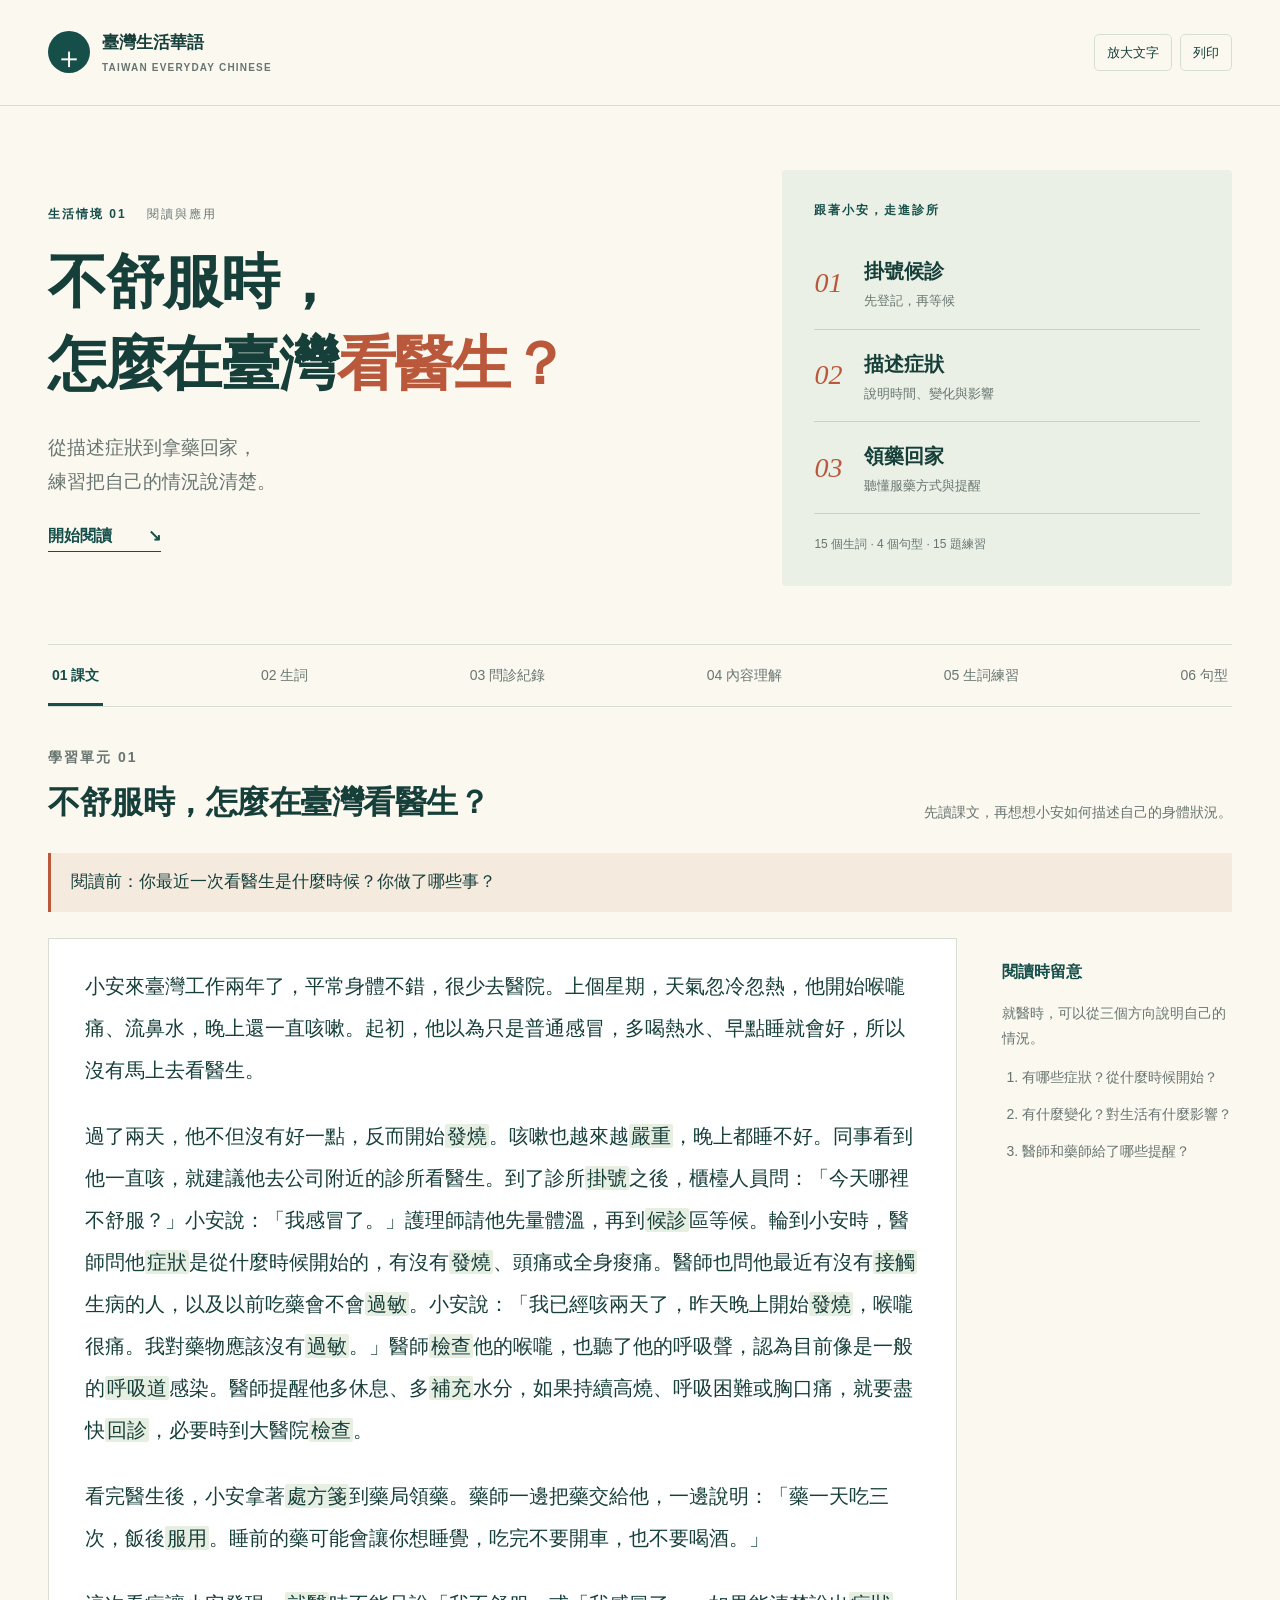
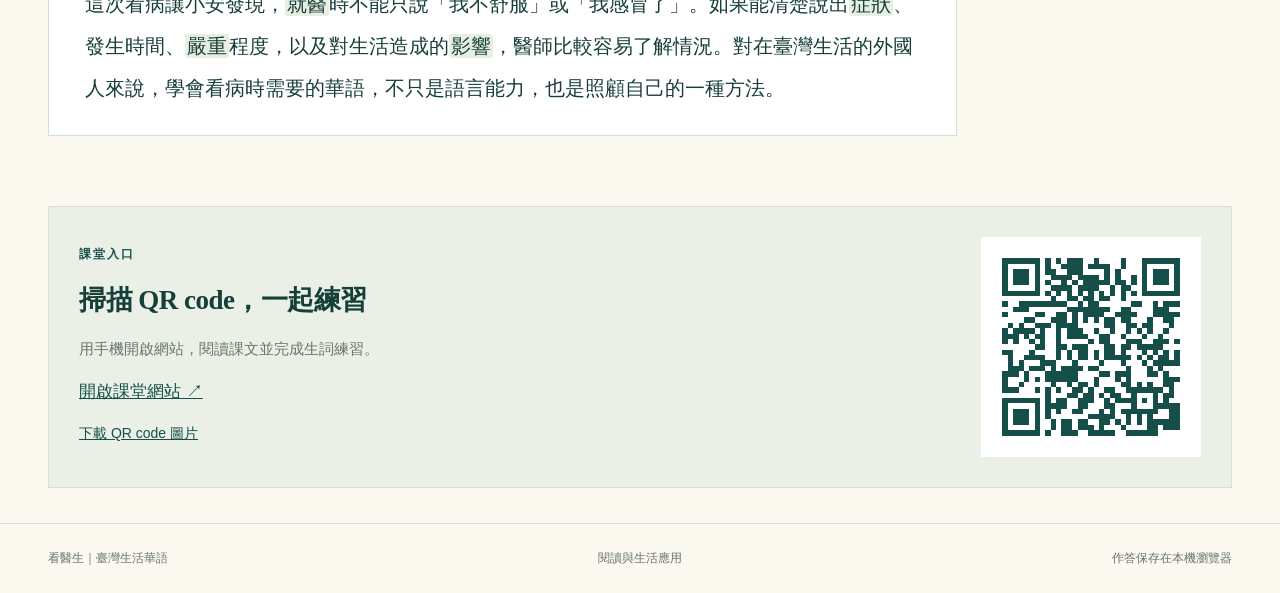
==== index.html @ 6fff35b0 "Publish student website and classroom QR code only" ====
<!doctype html>
<html lang="zh-Hant"><head><meta charset="utf-8"><meta name="viewport" content="width=device-width,initial-scale=1"><meta name="description" content="在臺灣看醫生：華語閱讀、生詞拼音、問診紀錄與拖曳填空練習。"><meta name="theme-color" content="#164f4a"><title>看醫生｜臺灣生活華語</title><link rel="icon" href="favicon.svg" type="image/svg+xml"><link rel="stylesheet" href="styles.css?v=1"><script defer src="app.js?v=1"></script></head>
<body><a class="skip" href="#content">跳到學習內容</a><header><a class="brand" href="#reading"><span class="brand-symbol" aria-hidden="true">＋</span><span>臺灣生活華語<small>TAIWAN EVERYDAY CHINESE</small></span></a><div class="header-tools"><button id="large-text" aria-pressed="false">放大文字</button><button id="print">列印</button></div></header>
<main><section class="hero"><div><p class="eyebrow">生活情境 01 <span>閱讀與應用</span></p><h1>不舒服時，<br>怎麼在臺灣<span>看醫生？</span></h1><p class="hero-copy">從描述症狀到拿藥回家，<br>練習把自己的情況說清楚。</p><a class="start-link" href="#reading">開始閱讀 <span aria-hidden="true">↘</span></a></div><aside class="journey"><p class="eyebrow">跟著小安，走進診所</p><ol><li><b>01</b><span>掛號候診<small>先登記，再等候</small></span></li><li><b>02</b><span>描述症狀<small>說明時間、變化與影響</small></span></li><li><b>03</b><span>領藥回家<small>聽懂服藥方式與提醒</small></span></li></ol><p>15 個生詞 · 4 個句型 · 15 題練習</p></aside></section>
<nav id="navigation" aria-label="學習單元"><a href="#reading">01 課文</a><a href="#vocabulary">02 生詞</a><a href="#record">03 問診紀錄</a><a href="#comprehension">04 內容理解</a><a href="#practice">05 生詞練習</a><a href="#grammar">06 句型</a></nav>
<div id="content"><p id="loading" role="status">正在載入學習內容……</p><p id="error" role="alert" hidden>無法載入教材，請重新整理頁面。</p></div>
<section class="class-access"><div><p class="eyebrow">課堂入口</p><h2>掃描 QR code，一起練習</h2><p>用手機開啟網站，閱讀課文並完成生詞練習。</p><a href="https://ij-teacher.github.io/medical-chinese-taiwan-site/">開啟課堂網站 ↗</a><br><a class="qr-download" href="class-qr.png" download="看醫生-課堂QR.png">下載 QR code 圖片</a></div><img src="class-qr.svg" width="220" height="220" alt="掃描開啟看醫生華語學習網站"></section></main>
<footer><span>看醫生｜臺灣生活華語</span><span>閱讀與生活應用</span><span>作答保存在本機瀏覽器</span></footer></body></html>
---- styles.css ----
:root{--ink:#173f3a;--muted:#687570;--teal:#164f4a;--rust:#b9583a;--paper:#fbf8f0;--line:#d7dfd5;--tint:#eaf0e6;--nav-height:65px;--bank-height:160px}*{box-sizing:border-box}html{scroll-behavior:smooth;scroll-padding-top:calc(var(--nav-height) + 20px)}body{margin:0;background:var(--paper);color:var(--ink);font:17px/1.8 Arial,"Microsoft JhengHei",sans-serif}button,input,textarea{font:inherit}a{color:var(--teal)}button,a{touch-action:manipulation}button{cursor:pointer}button:disabled{cursor:default;opacity:.4}button:focus-visible,a:focus-visible,textarea:focus-visible{outline:3px solid var(--rust);outline-offset:4px}[hidden]{display:none!important}.skip{position:absolute;top:-100px}.skip:focus{top:10px;z-index:20;background:white;padding:10px}header,main,footer{max-width:1280px;margin:auto}header{display:flex;align-items:center;justify-content:space-between;padding:28px 48px;border-bottom:1px solid var(--line)}.brand{display:flex;align-items:center;gap:12px;color:var(--ink);text-decoration:none;font-weight:700}.brand small{display:block;font-size:10px;letter-spacing:1.2px;color:var(--muted)}.brand-symbol{display:grid;place-items:center;background:var(--teal);color:var(--paper);width:42px;height:42px;border-radius:50%;font-size:30px;font-weight:400}.header-tools{display:flex;gap:8px}.header-tools button{background:transparent;border:1px solid var(--line);padding:6px 12px;border-radius:5px;font-size:13px;color:var(--ink)}main{padding:0 48px}.hero{display:grid;grid-template-columns:1.5fr 1fr;gap:60px;padding:64px 0 58px;align-items:center}.eyebrow{font-size:12px;font-weight:700;letter-spacing:2px;color:var(--teal);margin:0 0 16px}.eyebrow span{margin-left:15px;color:var(--muted);font-weight:400}h1{font:600 clamp(36px,4.6vw,61px)/1.4 Georgia,"PMingLiU",serif;letter-spacing:-1.3px;margin:0 0 24px}h1 span{color:var(--rust)}.hero-copy{color:var(--muted);font-size:19px;margin-bottom:22px}.start-link{font-size:16px;font-weight:700;text-decoration:none;border-bottom:1px solid var(--teal);padding-bottom:7px}.start-link span{margin-left:32px}.journey{background:var(--tint);padding:30px 32px;border-radius:4px}.journey ol{list-style:none;padding:0;margin:0}.journey li{display:flex;gap:22px;align-items:center;padding:16px 0;border-bottom:1px solid #c9d5c4}.journey b{font:italic 28px Georgia;color:var(--rust)}.journey li span{font-size:20px;font-weight:600}.journey small{display:block;font-size:13px;font-weight:400;color:var(--muted)}.journey>p:last-child{font-size:12px;color:var(--muted);margin:20px 0 0}#navigation{display:flex;justify-content:space-between;gap:12px;position:sticky;top:0;z-index:6;background:var(--paper);border-block:1px solid var(--line)}#navigation a{padding:18px 4px 15px;text-decoration:none;font-size:14px;white-space:nowrap;color:var(--muted);border-bottom:3px solid transparent}#navigation a[aria-current=page]{color:var(--teal);border-bottom-color:var(--teal);font-weight:700}.lesson-section{padding:38px 0 50px;min-height:450px}.section-heading{display:flex;justify-content:space-between;gap:30px;align-items:end;margin-bottom:28px}h2{font:600 32px/1.4 Georgia,"PMingLiU",serif;letter-spacing:-.5px;margin:0}h3{font-size:20px;margin:0 0 10px}.section-heading p{max-width:350px;color:var(--muted);font-size:14px;margin:0}.section-heading .eyebrow{margin-bottom:10px}.warmup{border-left:3px solid var(--rust);padding:14px 20px;background:#f4eade;margin-bottom:26px}.reading-layout{display:grid;grid-template-columns:minmax(0,1fr) 230px;gap:45px;align-items:start}.reading-text{background:white;padding:26px 36px;border:1px solid var(--line);font-size:20px;line-height:2.1}.reading-text p{margin:0 0 24px}.reading-text p:last-child{margin:0}.reading-text mark{background:#e7efe3;color:var(--ink);padding:1px 2px;border-radius:2px}.reading-aside{padding:20px 0;font-size:14px;color:var(--muted);position:sticky;top:calc(var(--nav-height) + 24px)}.reading-aside h3{color:var(--teal);font-size:16px}.reading-aside ol{padding-left:20px}.reading-aside li{padding-bottom:12px}.vocab-grid{display:grid;grid-template-columns:repeat(3,1fr);border-left:1px solid var(--line);border-top:1px solid var(--line)}.word-card{background:white;padding:24px;border-right:1px solid var(--line);border-bottom:1px solid var(--line)}.word-number{color:#98a99b;font-size:12px;float:right}.word-card h3{font-size:27px;margin-bottom:0}.pinyin{color:var(--rust);font-size:15px;margin:0 0 14px}.word-definition{font-size:15px;margin:0 0 12px}.collocations{font-size:13px;color:var(--teal);border-top:1px solid var(--line);padding-top:12px;margin:0}.note{color:var(--muted);font-size:13px}.question{background:white;border:1px solid var(--line);padding:22px;margin-bottom:14px}.question label{display:block;font-weight:600;font-size:18px;margin-bottom:12px}.question textarea{display:block;width:100%;min-height:90px;resize:vertical;padding:12px;color:var(--ink);background:#fcfcfa;border:1px solid #bccabe;border-radius:4px}.model{margin:14px 0 0;padding-top:12px;border-top:1px solid var(--line);font-size:15px;color:var(--teal)}.actions{display:flex;align-items:center;gap:12px;flex-wrap:wrap;margin-top:24px}.button{display:inline-block;background:var(--teal);color:white;border:1px solid var(--teal);border-radius:4px;padding:11px 18px;font-size:15px;text-decoration:none}.button:hover{background:#24655d}.secondary{color:var(--teal);background:white}.secondary:hover{color:white}.bank{position:sticky;top:var(--nav-height);z-index:5;background:#eaf0e6;border:1px solid #c6d3bf;padding:14px 16px;box-shadow:0 5px 8px #173f3a0c;margin-bottom:20px}.bank-title{display:flex;justify-content:space-between;font-size:13px;margin-bottom:9px;color:var(--muted)}.bank-words{display:flex;gap:7px;flex-wrap:wrap}.chip{background:white;color:var(--teal);border:1px solid #b9c9b2;border-radius:5px;padding:7px 12px;font-size:16px;font-weight:600;cursor:grab;min-height:44px}.chip[aria-pressed=true]{background:var(--teal);color:white;outline:2px solid var(--rust)}.chip:disabled{text-decoration:line-through}.gap-question{scroll-margin-top:calc(var(--nav-height) + var(--bank-height) + 20px)}.gap-sentence{font-size:19px;font-weight:600;line-height:2.5;margin:0}.slot{display:inline-block;min-width:135px;min-height:44px;margin:0 4px;padding:4px 10px;vertical-align:middle;border:2px dashed #8aab8a;background:#f6f9f1;color:var(--teal);font-size:16px;border-radius:4px;line-height:1.8}.slot.filled{border-style:solid;background:#e0edda;cursor:grab}.slot.drag-over{border-color:var(--rust);background:#fae9db}.feedback{margin:8px 0 0;font-size:14px}.correct{color:#256831}.incorrect{color:#aa4432}.score{font-size:17px;font-weight:700}.status-line{font-size:13px;color:var(--muted);margin-bottom:16px;min-height:24px}.grammar-grid{display:grid;grid-template-columns:1fr 1fr;gap:20px}.grammar-card{padding:26px;background:white;border:1px solid var(--line)}.grammar-card .counter{font:italic 26px Georgia;color:var(--rust)}.grammar-card h3{margin:14px 0;font-size:22px}.grammar-card p{font-size:15px}.grammar-card .example{color:var(--teal);border-left:2px solid #a8c39b;padding-left:16px;line-height:1.9}.materials{display:flex;justify-content:space-between;gap:30px;align-items:center;border-top:1px solid var(--line);padding:32px 0}.materials h2{font-size:24px}.materials p:not(.eyebrow){color:var(--muted);font-size:14px;margin-bottom:0}footer{display:flex;justify-content:space-between;gap:12px;border-top:1px solid var(--line);padding:24px 48px;font-size:12px;color:var(--muted)}body.large-text .reading-text{font-size:25px}body.large-text .gap-sentence,body.large-text .question label{font-size:23px}body.large-text .word-definition,body.large-text .model{font-size:19px}@media(max-width:900px){.hero{gap:30px;grid-template-columns:1.3fr 1fr}.journey{padding:22px}.vocab-grid{grid-template-columns:1fr 1fr}.reading-layout{grid-template-columns:1fr}.reading-aside{position:static;background:var(--tint);padding:20px}.reading-aside ol{display:flex;gap:30px;margin-bottom:0}.reading-aside li{flex:1}#navigation{gap:4px;flex-wrap:wrap;justify-content:start}#navigation a{padding:11px 9px 9px}}@media(max-width:600px){header{padding:18px}.brand{font-size:14px}.brand small{font-size:8px}.header-tools button{font-size:12px;padding:5px 8px}.brand-symbol{width:32px;height:32px;font-size:24px}main{padding:0 18px}.hero{grid-template-columns:1fr;padding:34px 0;gap:26px}h1{font-size:39px}.hero-copy{font-size:17px}.journey{padding:22px}.journey li{padding:10px 0}.journey li span{font-size:18px}.section-heading{display:block}.section-heading>p{margin-top:15px}.section-heading h2{font-size:27px}.lesson-section{padding:28px 0 34px}#navigation a{font-size:12px;padding:10px 7px 8px}.reading-text{padding:22px;font-size:18px}.reading-aside ol{display:block}.vocab-grid,.grammar-grid{grid-template-columns:1fr}.word-card{padding:20px}.question{padding:18px}.gap-sentence{font-size:17px}.bank{padding:10px}.chip{padding:6px 9px;font-size:14px}.bank-title{font-size:12px}.bank-words{gap:5px}.materials{display:block}.materials .button{margin-top:18px}footer{padding:20px 18px;flex-wrap:wrap}.header-tools{gap:4px}}@media print{header,.hero,#navigation,.actions,.materials,footer,.skip,.bank,.status-line{display:none!important}main{padding:0}.lesson-section{display:block!important;break-before:page;padding:20px 0;min-height:0}.lesson-section:first-child{break-before:auto}.reading-layout{display:block}.reading-aside{position:static}.reading-text{padding:0;border:0}.vocab-grid{grid-template-columns:1fr 1fr}.word-card,.question,.grammar-card{break-inside:avoid}.question textarea{min-height:65px}.slot{border:0;border-bottom:1px solid #666;background:white}.model[hidden]{display:none!important}}@media(prefers-reduced-motion:reduce){html{scroll-behavior:auto}}
.class-access{display:flex;align-items:center;justify-content:space-between;gap:30px;margin:20px 0 35px;padding:30px;background:var(--tint);border:1px solid var(--line)}.class-access h2{font-size:27px}.class-access p:not(.eyebrow){color:var(--muted);font-size:15px}.class-access img{background:white;width:220px;height:220px;max-width:100%}.qr-download{display:inline-block;margin-top:14px;font-size:14px}@media(max-width:600px){.class-access{flex-direction:column;padding:22px;text-align:center}}@media print{.class-access{display:none}}
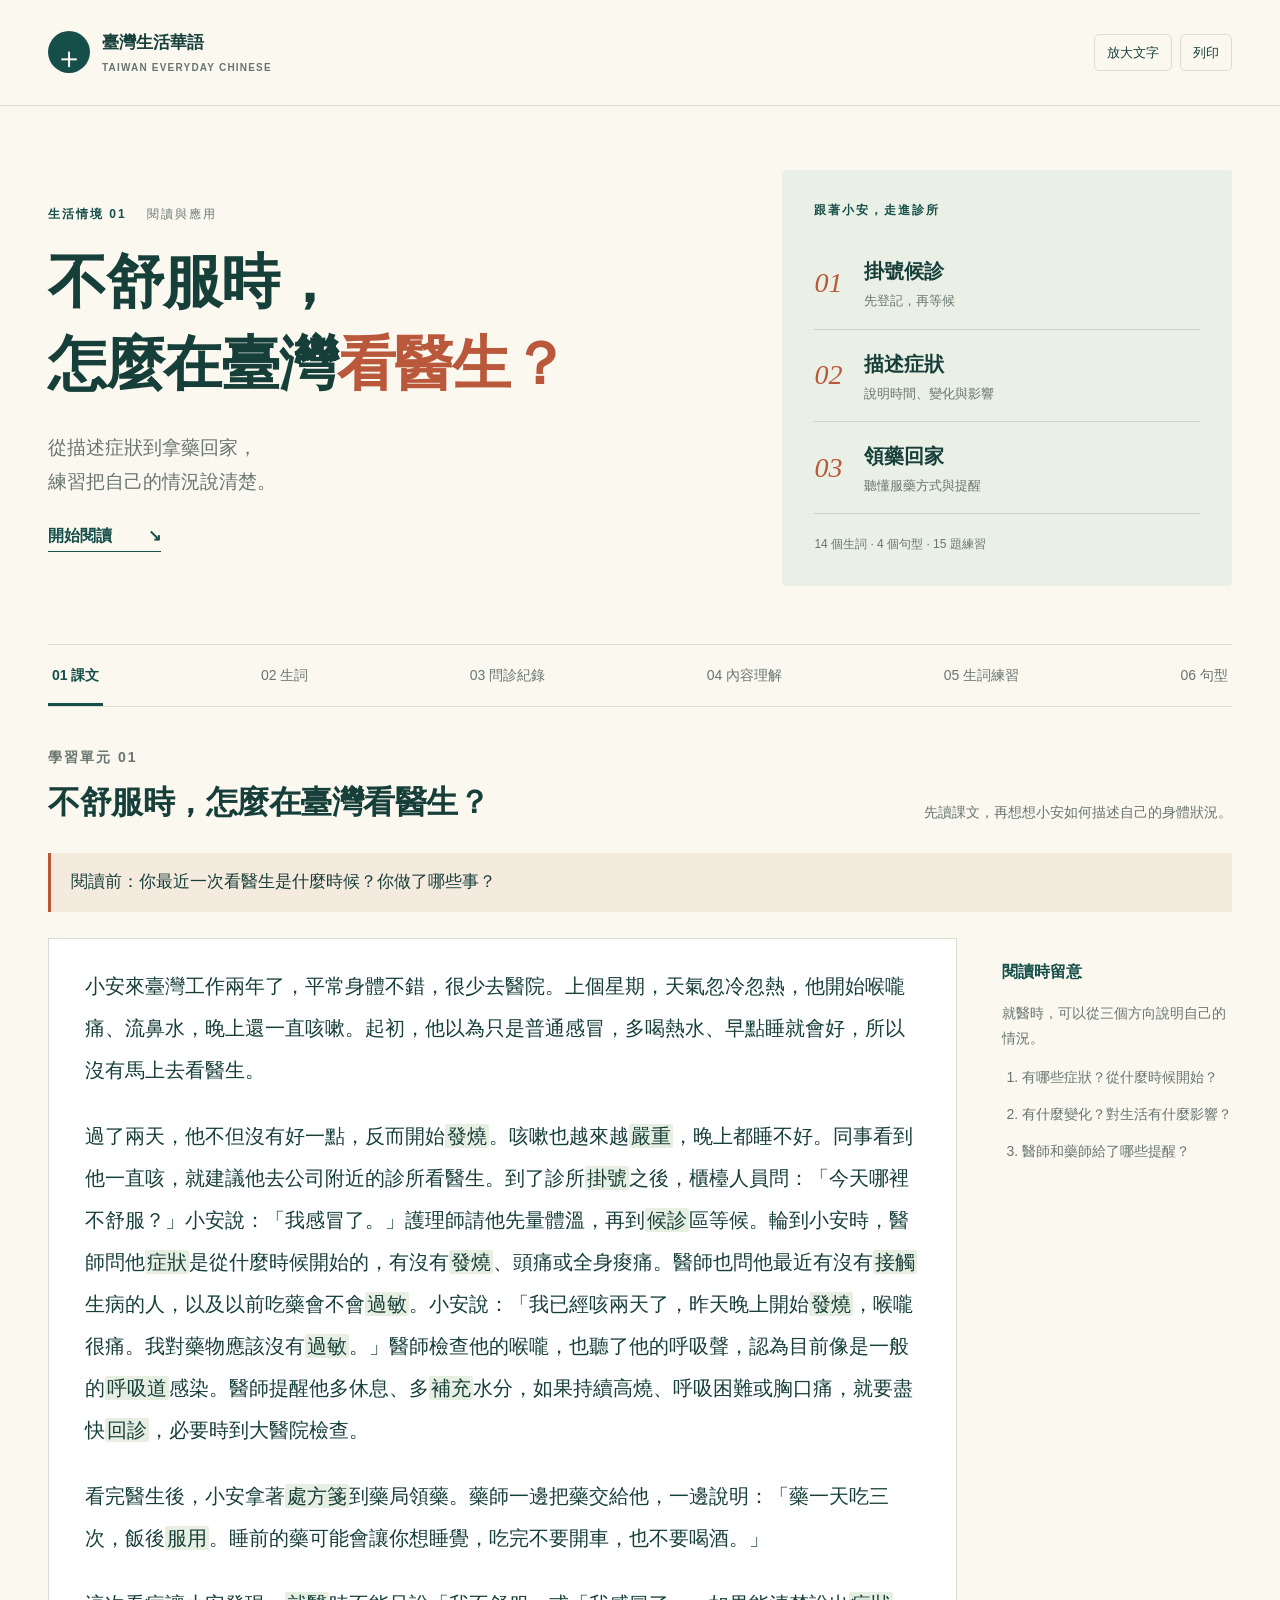
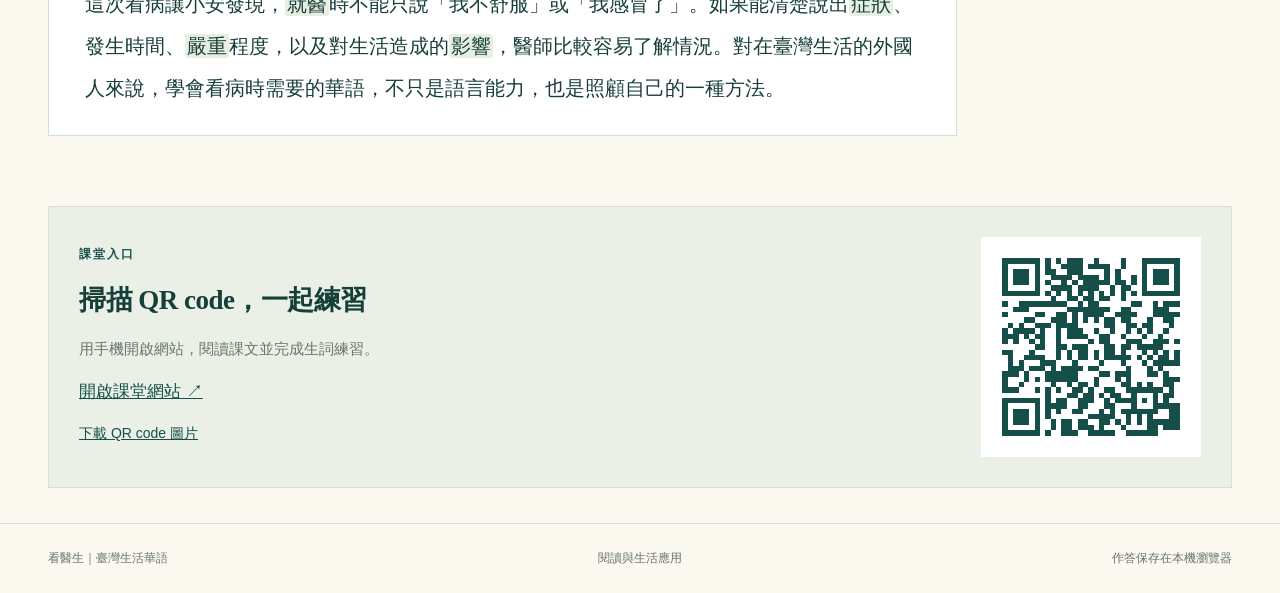
==== commit c59c04f7: "Update vocabulary from teaching reference and enlarge collocations" ====
--- a/index.html
+++ b/index.html
@@ -1,7 +1,7 @@
 <!doctype html>
-<html lang="zh-Hant"><head><meta charset="utf-8"><meta name="viewport" content="width=device-width,initial-scale=1"><meta name="description" content="在臺灣看醫生：華語閱讀、生詞拼音、問診紀錄與拖曳填空練習。"><meta name="theme-color" content="#164f4a"><title>看醫生｜臺灣生活華語</title><link rel="icon" href="favicon.svg" type="image/svg+xml"><link rel="stylesheet" href="styles.css?v=1"><script defer src="app.js?v=1"></script></head>
+<html lang="zh-Hant"><head><meta charset="utf-8"><meta name="viewport" content="width=device-width,initial-scale=1"><meta name="description" content="在臺灣看醫生：華語閱讀、生詞拼音、問診紀錄與拖曳填空練習。"><meta name="theme-color" content="#164f4a"><title>看醫生｜臺灣生活華語</title><link rel="icon" href="favicon.svg" type="image/svg+xml"><link rel="stylesheet" href="styles.css?v=3"><script defer src="app.js?v=3"></script></head>
 <body><a class="skip" href="#content">跳到學習內容</a><header><a class="brand" href="#reading"><span class="brand-symbol" aria-hidden="true">＋</span><span>臺灣生活華語<small>TAIWAN EVERYDAY CHINESE</small></span></a><div class="header-tools"><button id="large-text" aria-pressed="false">放大文字</button><button id="print">列印</button></div></header>
-<main><section class="hero"><div><p class="eyebrow">生活情境 01 <span>閱讀與應用</span></p><h1>不舒服時，<br>怎麼在臺灣<span>看醫生？</span></h1><p class="hero-copy">從描述症狀到拿藥回家，<br>練習把自己的情況說清楚。</p><a class="start-link" href="#reading">開始閱讀 <span aria-hidden="true">↘</span></a></div><aside class="journey"><p class="eyebrow">跟著小安，走進診所</p><ol><li><b>01</b><span>掛號候診<small>先登記，再等候</small></span></li><li><b>02</b><span>描述症狀<small>說明時間、變化與影響</small></span></li><li><b>03</b><span>領藥回家<small>聽懂服藥方式與提醒</small></span></li></ol><p>15 個生詞 · 4 個句型 · 15 題練習</p></aside></section>
+<main><section class="hero"><div><p class="eyebrow">生活情境 01 <span>閱讀與應用</span></p><h1>不舒服時，<br>怎麼在臺灣<span>看醫生？</span></h1><p class="hero-copy">從描述症狀到拿藥回家，<br>練習把自己的情況說清楚。</p><a class="start-link" href="#reading">開始閱讀 <span aria-hidden="true">↘</span></a></div><aside class="journey"><p class="eyebrow">跟著小安，走進診所</p><ol><li><b>01</b><span>掛號候診<small>先登記，再等候</small></span></li><li><b>02</b><span>描述症狀<small>說明時間、變化與影響</small></span></li><li><b>03</b><span>領藥回家<small>聽懂服藥方式與提醒</small></span></li></ol><p>14 個生詞 · 4 個句型 · 15 題練習</p></aside></section>
 <nav id="navigation" aria-label="學習單元"><a href="#reading">01 課文</a><a href="#vocabulary">02 生詞</a><a href="#record">03 問診紀錄</a><a href="#comprehension">04 內容理解</a><a href="#practice">05 生詞練習</a><a href="#grammar">06 句型</a></nav>
 <div id="content"><p id="loading" role="status">正在載入學習內容……</p><p id="error" role="alert" hidden>無法載入教材，請重新整理頁面。</p></div>
 <section class="class-access"><div><p class="eyebrow">課堂入口</p><h2>掃描 QR code，一起練習</h2><p>用手機開啟網站，閱讀課文並完成生詞練習。</p><a href="https://ij-teacher.github.io/medical-chinese-taiwan-site/">開啟課堂網站 ↗</a><br><a class="qr-download" href="class-qr.png" download="看醫生-課堂QR.png">下載 QR code 圖片</a></div><img src="class-qr.svg" width="220" height="220" alt="掃描開啟看醫生華語學習網站"></section></main>
--- a/styles.css
+++ b/styles.css
@@ -1,2 +1,2 @@
-:root{--ink:#173f3a;--muted:#687570;--teal:#164f4a;--rust:#b9583a;--paper:#fbf8f0;--line:#d7dfd5;--tint:#eaf0e6;--nav-height:65px;--bank-height:160px}*{box-sizing:border-box}html{scroll-behavior:smooth;scroll-padding-top:calc(var(--nav-height) + 20px)}body{margin:0;background:var(--paper);color:var(--ink);font:17px/1.8 Arial,"Microsoft JhengHei",sans-serif}button,input,textarea{font:inherit}a{color:var(--teal)}button,a{touch-action:manipulation}button{cursor:pointer}button:disabled{cursor:default;opacity:.4}button:focus-visible,a:focus-visible,textarea:focus-visible{outline:3px solid var(--rust);outline-offset:4px}[hidden]{display:none!important}.skip{position:absolute;top:-100px}.skip:focus{top:10px;z-index:20;background:white;padding:10px}header,main,footer{max-width:1280px;margin:auto}header{display:flex;align-items:center;justify-content:space-between;padding:28px 48px;border-bottom:1px solid var(--line)}.brand{display:flex;align-items:center;gap:12px;color:var(--ink);text-decoration:none;font-weight:700}.brand small{display:block;font-size:10px;letter-spacing:1.2px;color:var(--muted)}.brand-symbol{display:grid;place-items:center;background:var(--teal);color:var(--paper);width:42px;height:42px;border-radius:50%;font-size:30px;font-weight:400}.header-tools{display:flex;gap:8px}.header-tools button{background:transparent;border:1px solid var(--line);padding:6px 12px;border-radius:5px;font-size:13px;color:var(--ink)}main{padding:0 48px}.hero{display:grid;grid-template-columns:1.5fr 1fr;gap:60px;padding:64px 0 58px;align-items:center}.eyebrow{font-size:12px;font-weight:700;letter-spacing:2px;color:var(--teal);margin:0 0 16px}.eyebrow span{margin-left:15px;color:var(--muted);font-weight:400}h1{font:600 clamp(36px,4.6vw,61px)/1.4 Georgia,"PMingLiU",serif;letter-spacing:-1.3px;margin:0 0 24px}h1 span{color:var(--rust)}.hero-copy{color:var(--muted);font-size:19px;margin-bottom:22px}.start-link{font-size:16px;font-weight:700;text-decoration:none;border-bottom:1px solid var(--teal);padding-bottom:7px}.start-link span{margin-left:32px}.journey{background:var(--tint);padding:30px 32px;border-radius:4px}.journey ol{list-style:none;padding:0;margin:0}.journey li{display:flex;gap:22px;align-items:center;padding:16px 0;border-bottom:1px solid #c9d5c4}.journey b{font:italic 28px Georgia;color:var(--rust)}.journey li span{font-size:20px;font-weight:600}.journey small{display:block;font-size:13px;font-weight:400;color:var(--muted)}.journey>p:last-child{font-size:12px;color:var(--muted);margin:20px 0 0}#navigation{display:flex;justify-content:space-between;gap:12px;position:sticky;top:0;z-index:6;background:var(--paper);border-block:1px solid var(--line)}#navigation a{padding:18px 4px 15px;text-decoration:none;font-size:14px;white-space:nowrap;color:var(--muted);border-bottom:3px solid transparent}#navigation a[aria-current=page]{color:var(--teal);border-bottom-color:var(--teal);font-weight:700}.lesson-section{padding:38px 0 50px;min-height:450px}.section-heading{display:flex;justify-content:space-between;gap:30px;align-items:end;margin-bottom:28px}h2{font:600 32px/1.4 Georgia,"PMingLiU",serif;letter-spacing:-.5px;margin:0}h3{font-size:20px;margin:0 0 10px}.section-heading p{max-width:350px;color:var(--muted);font-size:14px;margin:0}.section-heading .eyebrow{margin-bottom:10px}.warmup{border-left:3px solid var(--rust);padding:14px 20px;background:#f4eade;margin-bottom:26px}.reading-layout{display:grid;grid-template-columns:minmax(0,1fr) 230px;gap:45px;align-items:start}.reading-text{background:white;padding:26px 36px;border:1px solid var(--line);font-size:20px;line-height:2.1}.reading-text p{margin:0 0 24px}.reading-text p:last-child{margin:0}.reading-text mark{background:#e7efe3;color:var(--ink);padding:1px 2px;border-radius:2px}.reading-aside{padding:20px 0;font-size:14px;color:var(--muted);position:sticky;top:calc(var(--nav-height) + 24px)}.reading-aside h3{color:var(--teal);font-size:16px}.reading-aside ol{padding-left:20px}.reading-aside li{padding-bottom:12px}.vocab-grid{display:grid;grid-template-columns:repeat(3,1fr);border-left:1px solid var(--line);border-top:1px solid var(--line)}.word-card{background:white;padding:24px;border-right:1px solid var(--line);border-bottom:1px solid var(--line)}.word-number{color:#98a99b;font-size:12px;float:right}.word-card h3{font-size:27px;margin-bottom:0}.pinyin{color:var(--rust);font-size:15px;margin:0 0 14px}.word-definition{font-size:15px;margin:0 0 12px}.collocations{font-size:13px;color:var(--teal);border-top:1px solid var(--line);padding-top:12px;margin:0}.note{color:var(--muted);font-size:13px}.question{background:white;border:1px solid var(--line);padding:22px;margin-bottom:14px}.question label{display:block;font-weight:600;font-size:18px;margin-bottom:12px}.question textarea{display:block;width:100%;min-height:90px;resize:vertical;padding:12px;color:var(--ink);background:#fcfcfa;border:1px solid #bccabe;border-radius:4px}.model{margin:14px 0 0;padding-top:12px;border-top:1px solid var(--line);font-size:15px;color:var(--teal)}.actions{display:flex;align-items:center;gap:12px;flex-wrap:wrap;margin-top:24px}.button{display:inline-block;background:var(--teal);color:white;border:1px solid var(--teal);border-radius:4px;padding:11px 18px;font-size:15px;text-decoration:none}.button:hover{background:#24655d}.secondary{color:var(--teal);background:white}.secondary:hover{color:white}.bank{position:sticky;top:var(--nav-height);z-index:5;background:#eaf0e6;border:1px solid #c6d3bf;padding:14px 16px;box-shadow:0 5px 8px #173f3a0c;margin-bottom:20px}.bank-title{display:flex;justify-content:space-between;font-size:13px;margin-bottom:9px;color:var(--muted)}.bank-words{display:flex;gap:7px;flex-wrap:wrap}.chip{background:white;color:var(--teal);border:1px solid #b9c9b2;border-radius:5px;padding:7px 12px;font-size:16px;font-weight:600;cursor:grab;min-height:44px}.chip[aria-pressed=true]{background:var(--teal);color:white;outline:2px solid var(--rust)}.chip:disabled{text-decoration:line-through}.gap-question{scroll-margin-top:calc(var(--nav-height) + var(--bank-height) + 20px)}.gap-sentence{font-size:19px;font-weight:600;line-height:2.5;margin:0}.slot{display:inline-block;min-width:135px;min-height:44px;margin:0 4px;padding:4px 10px;vertical-align:middle;border:2px dashed #8aab8a;background:#f6f9f1;color:var(--teal);font-size:16px;border-radius:4px;line-height:1.8}.slot.filled{border-style:solid;background:#e0edda;cursor:grab}.slot.drag-over{border-color:var(--rust);background:#fae9db}.feedback{margin:8px 0 0;font-size:14px}.correct{color:#256831}.incorrect{color:#aa4432}.score{font-size:17px;font-weight:700}.status-line{font-size:13px;color:var(--muted);margin-bottom:16px;min-height:24px}.grammar-grid{display:grid;grid-template-columns:1fr 1fr;gap:20px}.grammar-card{padding:26px;background:white;border:1px solid var(--line)}.grammar-card .counter{font:italic 26px Georgia;color:var(--rust)}.grammar-card h3{margin:14px 0;font-size:22px}.grammar-card p{font-size:15px}.grammar-card .example{color:var(--teal);border-left:2px solid #a8c39b;padding-left:16px;line-height:1.9}.materials{display:flex;justify-content:space-between;gap:30px;align-items:center;border-top:1px solid var(--line);padding:32px 0}.materials h2{font-size:24px}.materials p:not(.eyebrow){color:var(--muted);font-size:14px;margin-bottom:0}footer{display:flex;justify-content:space-between;gap:12px;border-top:1px solid var(--line);padding:24px 48px;font-size:12px;color:var(--muted)}body.large-text .reading-text{font-size:25px}body.large-text .gap-sentence,body.large-text .question label{font-size:23px}body.large-text .word-definition,body.large-text .model{font-size:19px}@media(max-width:900px){.hero{gap:30px;grid-template-columns:1.3fr 1fr}.journey{padding:22px}.vocab-grid{grid-template-columns:1fr 1fr}.reading-layout{grid-template-columns:1fr}.reading-aside{position:static;background:var(--tint);padding:20px}.reading-aside ol{display:flex;gap:30px;margin-bottom:0}.reading-aside li{flex:1}#navigation{gap:4px;flex-wrap:wrap;justify-content:start}#navigation a{padding:11px 9px 9px}}@media(max-width:600px){header{padding:18px}.brand{font-size:14px}.brand small{font-size:8px}.header-tools button{font-size:12px;padding:5px 8px}.brand-symbol{width:32px;height:32px;font-size:24px}main{padding:0 18px}.hero{grid-template-columns:1fr;padding:34px 0;gap:26px}h1{font-size:39px}.hero-copy{font-size:17px}.journey{padding:22px}.journey li{padding:10px 0}.journey li span{font-size:18px}.section-heading{display:block}.section-heading>p{margin-top:15px}.section-heading h2{font-size:27px}.lesson-section{padding:28px 0 34px}#navigation a{font-size:12px;padding:10px 7px 8px}.reading-text{padding:22px;font-size:18px}.reading-aside ol{display:block}.vocab-grid,.grammar-grid{grid-template-columns:1fr}.word-card{padding:20px}.question{padding:18px}.gap-sentence{font-size:17px}.bank{padding:10px}.chip{padding:6px 9px;font-size:14px}.bank-title{font-size:12px}.bank-words{gap:5px}.materials{display:block}.materials .button{margin-top:18px}footer{padding:20px 18px;flex-wrap:wrap}.header-tools{gap:4px}}@media print{header,.hero,#navigation,.actions,.materials,footer,.skip,.bank,.status-line{display:none!important}main{padding:0}.lesson-section{display:block!important;break-before:page;padding:20px 0;min-height:0}.lesson-section:first-child{break-before:auto}.reading-layout{display:block}.reading-aside{position:static}.reading-text{padding:0;border:0}.vocab-grid{grid-template-columns:1fr 1fr}.word-card,.question,.grammar-card{break-inside:avoid}.question textarea{min-height:65px}.slot{border:0;border-bottom:1px solid #666;background:white}.model[hidden]{display:none!important}}@media(prefers-reduced-motion:reduce){html{scroll-behavior:auto}}
+:root{--ink:#173f3a;--muted:#687570;--teal:#164f4a;--rust:#b9583a;--paper:#fbf8f0;--line:#d7dfd5;--tint:#eaf0e6;--nav-height:65px;--bank-height:160px}*{box-sizing:border-box}html{scroll-behavior:smooth;scroll-padding-top:calc(var(--nav-height) + 20px)}body{margin:0;background:var(--paper);color:var(--ink);font:17px/1.8 Arial,"Microsoft JhengHei",sans-serif}button,input,textarea{font:inherit}a{color:var(--teal)}button,a{touch-action:manipulation}button{cursor:pointer}button:disabled{cursor:default;opacity:.4}button:focus-visible,a:focus-visible,textarea:focus-visible{outline:3px solid var(--rust);outline-offset:4px}[hidden]{display:none!important}.skip{position:absolute;top:-100px}.skip:focus{top:10px;z-index:20;background:white;padding:10px}header,main,footer{max-width:1280px;margin:auto}header{display:flex;align-items:center;justify-content:space-between;padding:28px 48px;border-bottom:1px solid var(--line)}.brand{display:flex;align-items:center;gap:12px;color:var(--ink);text-decoration:none;font-weight:700}.brand small{display:block;font-size:10px;letter-spacing:1.2px;color:var(--muted)}.brand-symbol{display:grid;place-items:center;background:var(--teal);color:var(--paper);width:42px;height:42px;border-radius:50%;font-size:30px;font-weight:400}.header-tools{display:flex;gap:8px}.header-tools button{background:transparent;border:1px solid var(--line);padding:6px 12px;border-radius:5px;font-size:13px;color:var(--ink)}main{padding:0 48px}.hero{display:grid;grid-template-columns:1.5fr 1fr;gap:60px;padding:64px 0 58px;align-items:center}.eyebrow{font-size:12px;font-weight:700;letter-spacing:2px;color:var(--teal);margin:0 0 16px}.eyebrow span{margin-left:15px;color:var(--muted);font-weight:400}h1{font:600 clamp(36px,4.6vw,61px)/1.4 Georgia,"PMingLiU",serif;letter-spacing:-1.3px;margin:0 0 24px}h1 span{color:var(--rust)}.hero-copy{color:var(--muted);font-size:19px;margin-bottom:22px}.start-link{font-size:16px;font-weight:700;text-decoration:none;border-bottom:1px solid var(--teal);padding-bottom:7px}.start-link span{margin-left:32px}.journey{background:var(--tint);padding:30px 32px;border-radius:4px}.journey ol{list-style:none;padding:0;margin:0}.journey li{display:flex;gap:22px;align-items:center;padding:16px 0;border-bottom:1px solid #c9d5c4}.journey b{font:italic 28px Georgia;color:var(--rust)}.journey li span{font-size:20px;font-weight:600}.journey small{display:block;font-size:13px;font-weight:400;color:var(--muted)}.journey>p:last-child{font-size:12px;color:var(--muted);margin:20px 0 0}#navigation{display:flex;justify-content:space-between;gap:12px;position:sticky;top:0;z-index:6;background:var(--paper);border-block:1px solid var(--line)}#navigation a{padding:18px 4px 15px;text-decoration:none;font-size:14px;white-space:nowrap;color:var(--muted);border-bottom:3px solid transparent}#navigation a[aria-current=page]{color:var(--teal);border-bottom-color:var(--teal);font-weight:700}.lesson-section{padding:38px 0 50px;min-height:450px}.section-heading{display:flex;justify-content:space-between;gap:30px;align-items:end;margin-bottom:28px}h2{font:600 32px/1.4 Georgia,"PMingLiU",serif;letter-spacing:-.5px;margin:0}h3{font-size:20px;margin:0 0 10px}.section-heading p{max-width:350px;color:var(--muted);font-size:14px;margin:0}.section-heading .eyebrow{margin-bottom:10px}.warmup{border-left:3px solid var(--rust);padding:14px 20px;background:#f4eade;margin-bottom:26px}.reading-layout{display:grid;grid-template-columns:minmax(0,1fr) 230px;gap:45px;align-items:start}.reading-text{background:white;padding:26px 36px;border:1px solid var(--line);font-size:20px;line-height:2.1}.reading-text p{margin:0 0 24px}.reading-text p:last-child{margin:0}.reading-text mark{background:#e7efe3;color:var(--ink);padding:1px 2px;border-radius:2px}.reading-aside{padding:20px 0;font-size:14px;color:var(--muted);position:sticky;top:calc(var(--nav-height) + 24px)}.reading-aside h3{color:var(--teal);font-size:16px}.reading-aside ol{padding-left:20px}.reading-aside li{padding-bottom:12px}.vocab-grid{display:grid;grid-template-columns:repeat(3,1fr);border-left:1px solid var(--line);border-top:1px solid var(--line)}.word-card{background:white;padding:24px;border-right:1px solid var(--line);border-bottom:1px solid var(--line)}.word-number{color:#98a99b;font-size:12px;float:right}.word-card h3{font-size:27px;margin-bottom:0}.pinyin{color:var(--rust);font-size:15px;margin:0 0 14px}.word-definition{font-size:15px;margin:0 0 12px}.collocations{font-size:20px;color:var(--teal);border-top:1px solid var(--line);padding-top:12px;margin:0}.note{color:var(--muted);font-size:13px}.question{background:white;border:1px solid var(--line);padding:22px;margin-bottom:14px}.question label{display:block;font-weight:600;font-size:18px;margin-bottom:12px}.question textarea{display:block;width:100%;min-height:90px;resize:vertical;padding:12px;color:var(--ink);background:#fcfcfa;border:1px solid #bccabe;border-radius:4px}.model{margin:14px 0 0;padding-top:12px;border-top:1px solid var(--line);font-size:15px;color:var(--teal)}.actions{display:flex;align-items:center;gap:12px;flex-wrap:wrap;margin-top:24px}.button{display:inline-block;background:var(--teal);color:white;border:1px solid var(--teal);border-radius:4px;padding:11px 18px;font-size:15px;text-decoration:none}.button:hover{background:#24655d}.secondary{color:var(--teal);background:white}.secondary:hover{color:white}.bank{position:sticky;top:var(--nav-height);z-index:5;background:#eaf0e6;border:1px solid #c6d3bf;padding:14px 16px;box-shadow:0 5px 8px #173f3a0c;margin-bottom:20px}.bank-title{display:flex;justify-content:space-between;font-size:13px;margin-bottom:9px;color:var(--muted)}.bank-words{display:flex;gap:7px;flex-wrap:wrap}.chip{background:white;color:var(--teal);border:1px solid #b9c9b2;border-radius:5px;padding:7px 12px;font-size:16px;font-weight:600;cursor:grab;min-height:44px}.chip[aria-pressed=true]{background:var(--teal);color:white;outline:2px solid var(--rust)}.chip:disabled{text-decoration:line-through}.gap-question{scroll-margin-top:calc(var(--nav-height) + var(--bank-height) + 20px)}.gap-sentence{font-size:19px;font-weight:600;line-height:2.5;margin:0}.slot{display:inline-block;min-width:135px;min-height:44px;margin:0 4px;padding:4px 10px;vertical-align:middle;border:2px dashed #8aab8a;background:#f6f9f1;color:var(--teal);font-size:16px;border-radius:4px;line-height:1.8}.slot.filled{border-style:solid;background:#e0edda;cursor:grab}.slot.drag-over{border-color:var(--rust);background:#fae9db}.feedback{margin:8px 0 0;font-size:14px}.correct{color:#256831}.incorrect{color:#aa4432}.score{font-size:17px;font-weight:700}.status-line{font-size:13px;color:var(--muted);margin-bottom:16px;min-height:24px}.grammar-grid{display:grid;grid-template-columns:1fr 1fr;gap:20px}.grammar-card{padding:26px;background:white;border:1px solid var(--line)}.grammar-card .counter{font:italic 26px Georgia;color:var(--rust)}.grammar-card h3{margin:14px 0;font-size:22px}.grammar-card p{font-size:15px}.grammar-card .example{color:var(--teal);border-left:2px solid #a8c39b;padding-left:16px;line-height:1.9}.materials{display:flex;justify-content:space-between;gap:30px;align-items:center;border-top:1px solid var(--line);padding:32px 0}.materials h2{font-size:24px}.materials p:not(.eyebrow){color:var(--muted);font-size:14px;margin-bottom:0}footer{display:flex;justify-content:space-between;gap:12px;border-top:1px solid var(--line);padding:24px 48px;font-size:12px;color:var(--muted)}body.large-text .collocations{font-size:24px}body.large-text .reading-text{font-size:25px}body.large-text .gap-sentence,body.large-text .question label{font-size:23px}body.large-text .word-definition,body.large-text .model{font-size:19px}@media(max-width:900px){.hero{gap:30px;grid-template-columns:1.3fr 1fr}.journey{padding:22px}.vocab-grid{grid-template-columns:1fr 1fr}.reading-layout{grid-template-columns:1fr}.reading-aside{position:static;background:var(--tint);padding:20px}.reading-aside ol{display:flex;gap:30px;margin-bottom:0}.reading-aside li{flex:1}#navigation{gap:4px;flex-wrap:wrap;justify-content:start}#navigation a{padding:11px 9px 9px}}@media(max-width:600px){header{padding:18px}.brand{font-size:14px}.brand small{font-size:8px}.header-tools button{font-size:12px;padding:5px 8px}.brand-symbol{width:32px;height:32px;font-size:24px}main{padding:0 18px}.hero{grid-template-columns:1fr;padding:34px 0;gap:26px}h1{font-size:39px}.hero-copy{font-size:17px}.journey{padding:22px}.journey li{padding:10px 0}.journey li span{font-size:18px}.section-heading{display:block}.section-heading>p{margin-top:15px}.section-heading h2{font-size:27px}.lesson-section{padding:28px 0 34px}#navigation a{font-size:12px;padding:10px 7px 8px}.reading-text{padding:22px;font-size:18px}.reading-aside ol{display:block}.vocab-grid,.grammar-grid{grid-template-columns:1fr}.word-card{padding:20px}.question{padding:18px}.gap-sentence{font-size:17px}.bank{padding:10px}.chip{padding:6px 9px;font-size:14px}.bank-title{font-size:12px}.bank-words{gap:5px}.materials{display:block}.materials .button{margin-top:18px}footer{padding:20px 18px;flex-wrap:wrap}.header-tools{gap:4px}}@media print{header,.hero,#navigation,.actions,.materials,footer,.skip,.bank,.status-line{display:none!important}main{padding:0}.lesson-section{display:block!important;break-before:page;padding:20px 0;min-height:0}.lesson-section:first-child{break-before:auto}.reading-layout{display:block}.reading-aside{position:static}.reading-text{padding:0;border:0}.vocab-grid{grid-template-columns:1fr 1fr}.word-card,.question,.grammar-card{break-inside:avoid}.question textarea{min-height:65px}.slot{border:0;border-bottom:1px solid #666;background:white}.model[hidden]{display:none!important}}@media(prefers-reduced-motion:reduce){html{scroll-behavior:auto}}
 .class-access{display:flex;align-items:center;justify-content:space-between;gap:30px;margin:20px 0 35px;padding:30px;background:var(--tint);border:1px solid var(--line)}.class-access h2{font-size:27px}.class-access p:not(.eyebrow){color:var(--muted);font-size:15px}.class-access img{background:white;width:220px;height:220px;max-width:100%}.qr-download{display:inline-block;margin-top:14px;font-size:14px}@media(max-width:600px){.class-access{flex-direction:column;padding:22px;text-align:center}}@media print{.class-access{display:none}}
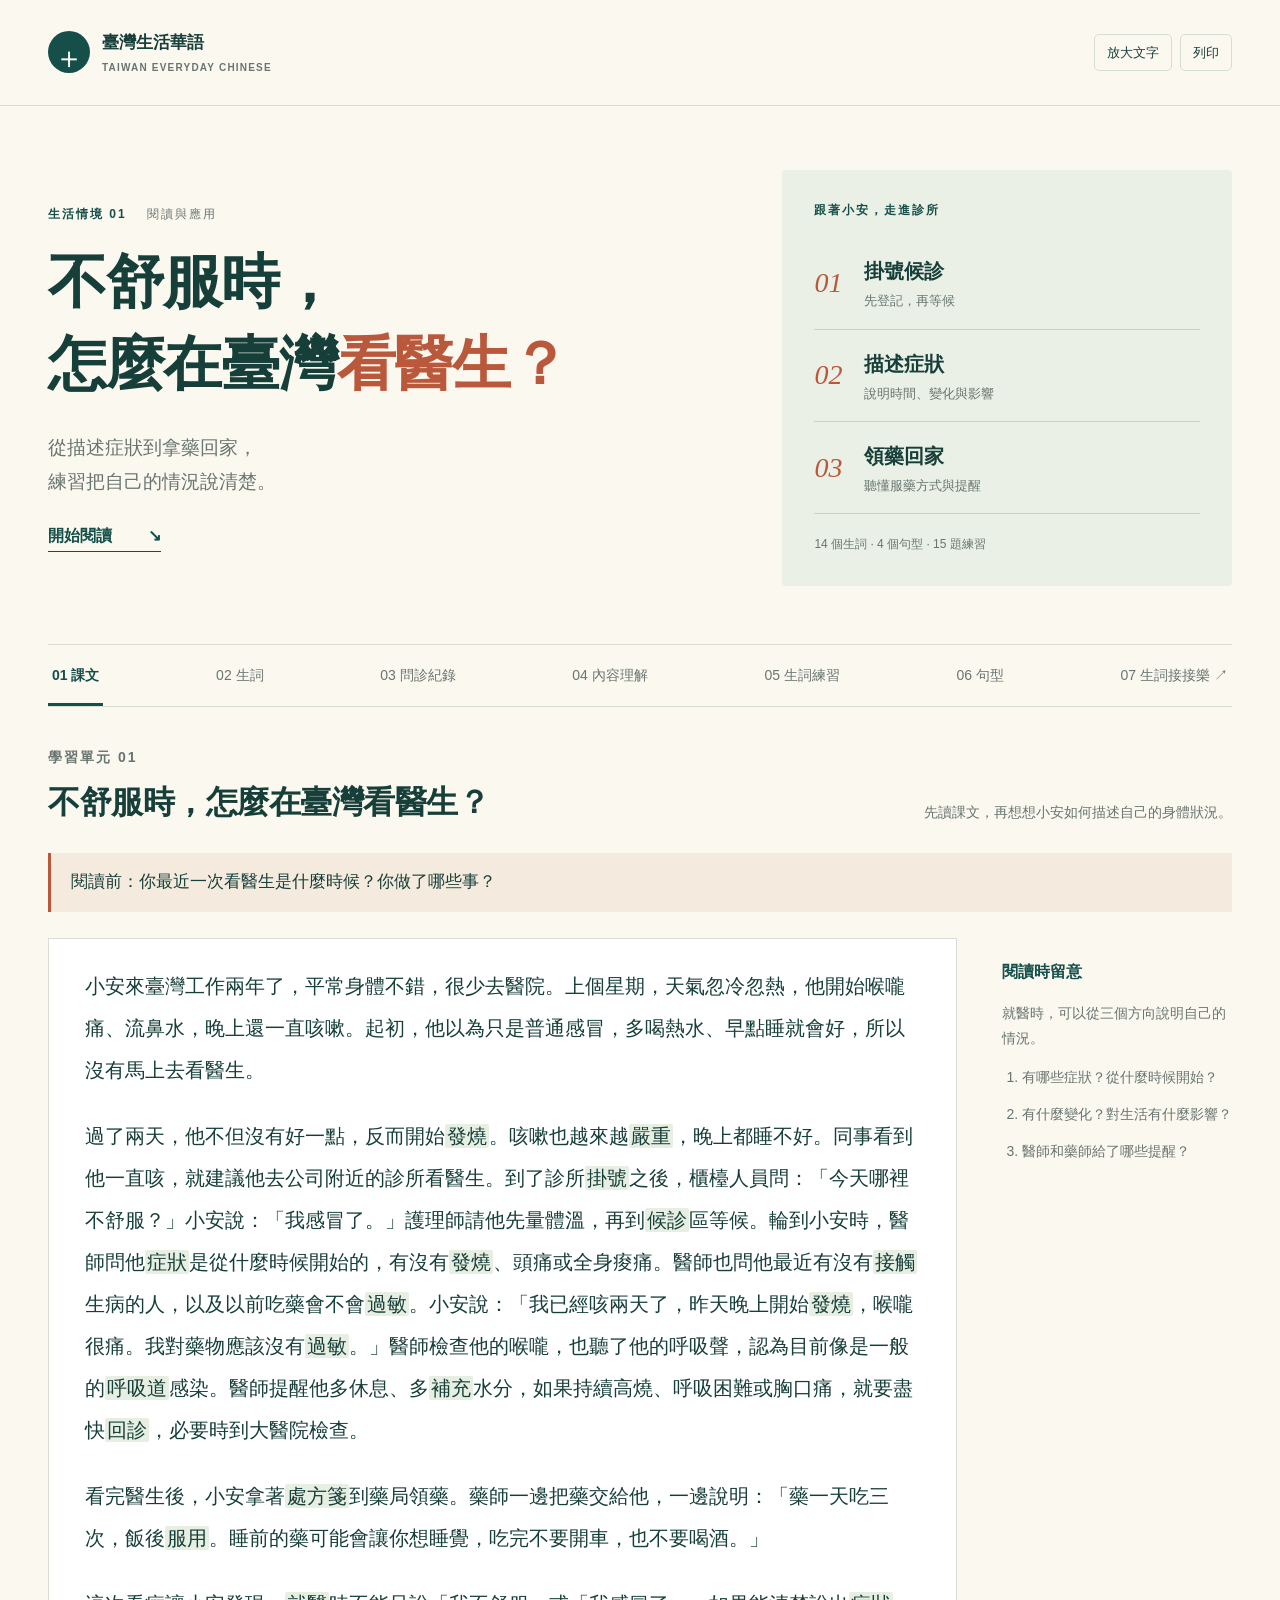
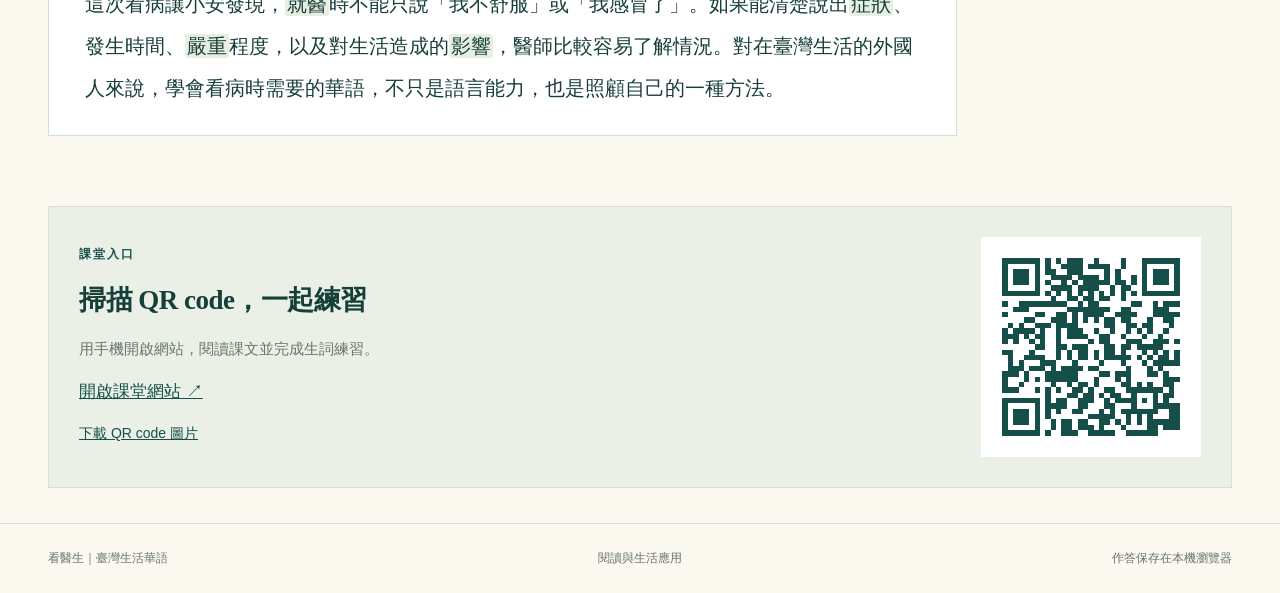
==== commit e98135f0: "Add medical vocabulary catch game with three learning modes and source materials" ====
--- a/index.html
+++ b/index.html
@@ -1,8 +1,8 @@
 <!doctype html>
-<html lang="zh-Hant"><head><meta charset="utf-8"><meta name="viewport" content="width=device-width,initial-scale=1"><meta name="description" content="在臺灣看醫生：華語閱讀、生詞拼音、問診紀錄與拖曳填空練習。"><meta name="theme-color" content="#164f4a"><title>看醫生｜臺灣生活華語</title><link rel="icon" href="favicon.svg" type="image/svg+xml"><link rel="stylesheet" href="styles.css?v=3"><script defer src="app.js?v=3"></script></head>
+<html lang="zh-Hant"><head><meta charset="utf-8"><meta name="viewport" content="width=device-width,initial-scale=1"><meta name="description" content="在臺灣看醫生：華語閱讀、生詞拼音、問診紀錄與拖曳填空練習。"><meta name="theme-color" content="#164f4a"><title>看醫生｜臺灣生活華語</title><link rel="icon" href="favicon.svg" type="image/svg+xml"><link rel="stylesheet" href="styles.css?v=6"><script defer src="app.js?v=5"></script></head>
 <body><a class="skip" href="#content">跳到學習內容</a><header><a class="brand" href="#reading"><span class="brand-symbol" aria-hidden="true">＋</span><span>臺灣生活華語<small>TAIWAN EVERYDAY CHINESE</small></span></a><div class="header-tools"><button id="large-text" aria-pressed="false">放大文字</button><button id="print">列印</button></div></header>
 <main><section class="hero"><div><p class="eyebrow">生活情境 01 <span>閱讀與應用</span></p><h1>不舒服時，<br>怎麼在臺灣<span>看醫生？</span></h1><p class="hero-copy">從描述症狀到拿藥回家，<br>練習把自己的情況說清楚。</p><a class="start-link" href="#reading">開始閱讀 <span aria-hidden="true">↘</span></a></div><aside class="journey"><p class="eyebrow">跟著小安，走進診所</p><ol><li><b>01</b><span>掛號候診<small>先登記，再等候</small></span></li><li><b>02</b><span>描述症狀<small>說明時間、變化與影響</small></span></li><li><b>03</b><span>領藥回家<small>聽懂服藥方式與提醒</small></span></li></ol><p>14 個生詞 · 4 個句型 · 15 題練習</p></aside></section>
-<nav id="navigation" aria-label="學習單元"><a href="#reading">01 課文</a><a href="#vocabulary">02 生詞</a><a href="#record">03 問診紀錄</a><a href="#comprehension">04 內容理解</a><a href="#practice">05 生詞練習</a><a href="#grammar">06 句型</a></nav>
+<nav id="navigation" aria-label="學習單元"><a href="#reading">01 課文</a><a href="#vocabulary">02 生詞</a><a href="#record">03 問診紀錄</a><a href="#comprehension">04 內容理解</a><a href="#practice">05 生詞練習</a><a href="#grammar">06 句型</a><a href="games/catch/">07 生詞接接樂 ↗</a></nav>
 <div id="content"><p id="loading" role="status">正在載入學習內容……</p><p id="error" role="alert" hidden>無法載入教材，請重新整理頁面。</p></div>
 <section class="class-access"><div><p class="eyebrow">課堂入口</p><h2>掃描 QR code，一起練習</h2><p>用手機開啟網站，閱讀課文並完成生詞練習。</p><a href="https://ij-teacher.github.io/medical-chinese-taiwan-site/">開啟課堂網站 ↗</a><br><a class="qr-download" href="class-qr.png" download="看醫生-課堂QR.png">下載 QR code 圖片</a></div><img src="class-qr.svg" width="220" height="220" alt="掃描開啟看醫生華語學習網站"></section></main>
 <footer><span>看醫生｜臺灣生活華語</span><span>閱讀與生活應用</span><span>作答保存在本機瀏覽器</span></footer></body></html>
--- a/styles.css
+++ b/styles.css
@@ -1,2 +1,17 @@
-:root{--ink:#173f3a;--muted:#687570;--teal:#164f4a;--rust:#b9583a;--paper:#fbf8f0;--line:#d7dfd5;--tint:#eaf0e6;--nav-height:65px;--bank-height:160px}*{box-sizing:border-box}html{scroll-behavior:smooth;scroll-padding-top:calc(var(--nav-height) + 20px)}body{margin:0;background:var(--paper);color:var(--ink);font:17px/1.8 Arial,"Microsoft JhengHei",sans-serif}button,input,textarea{font:inherit}a{color:var(--teal)}button,a{touch-action:manipulation}button{cursor:pointer}button:disabled{cursor:default;opacity:.4}button:focus-visible,a:focus-visible,textarea:focus-visible{outline:3px solid var(--rust);outline-offset:4px}[hidden]{display:none!important}.skip{position:absolute;top:-100px}.skip:focus{top:10px;z-index:20;background:white;padding:10px}header,main,footer{max-width:1280px;margin:auto}header{display:flex;align-items:center;justify-content:space-between;padding:28px 48px;border-bottom:1px solid var(--line)}.brand{display:flex;align-items:center;gap:12px;color:var(--ink);text-decoration:none;font-weight:700}.brand small{display:block;font-size:10px;letter-spacing:1.2px;color:var(--muted)}.brand-symbol{display:grid;place-items:center;background:var(--teal);color:var(--paper);width:42px;height:42px;border-radius:50%;font-size:30px;font-weight:400}.header-tools{display:flex;gap:8px}.header-tools button{background:transparent;border:1px solid var(--line);padding:6px 12px;border-radius:5px;font-size:13px;color:var(--ink)}main{padding:0 48px}.hero{display:grid;grid-template-columns:1.5fr 1fr;gap:60px;padding:64px 0 58px;align-items:center}.eyebrow{font-size:12px;font-weight:700;letter-spacing:2px;color:var(--teal);margin:0 0 16px}.eyebrow span{margin-left:15px;color:var(--muted);font-weight:400}h1{font:600 clamp(36px,4.6vw,61px)/1.4 Georgia,"PMingLiU",serif;letter-spacing:-1.3px;margin:0 0 24px}h1 span{color:var(--rust)}.hero-copy{color:var(--muted);font-size:19px;margin-bottom:22px}.start-link{font-size:16px;font-weight:700;text-decoration:none;border-bottom:1px solid var(--teal);padding-bottom:7px}.start-link span{margin-left:32px}.journey{background:var(--tint);padding:30px 32px;border-radius:4px}.journey ol{list-style:none;padding:0;margin:0}.journey li{display:flex;gap:22px;align-items:center;padding:16px 0;border-bottom:1px solid #c9d5c4}.journey b{font:italic 28px Georgia;color:var(--rust)}.journey li span{font-size:20px;font-weight:600}.journey small{display:block;font-size:13px;font-weight:400;color:var(--muted)}.journey>p:last-child{font-size:12px;color:var(--muted);margin:20px 0 0}#navigation{display:flex;justify-content:space-between;gap:12px;position:sticky;top:0;z-index:6;background:var(--paper);border-block:1px solid var(--line)}#navigation a{padding:18px 4px 15px;text-decoration:none;font-size:14px;white-space:nowrap;color:var(--muted);border-bottom:3px solid transparent}#navigation a[aria-current=page]{color:var(--teal);border-bottom-color:var(--teal);font-weight:700}.lesson-section{padding:38px 0 50px;min-height:450px}.section-heading{display:flex;justify-content:space-between;gap:30px;align-items:end;margin-bottom:28px}h2{font:600 32px/1.4 Georgia,"PMingLiU",serif;letter-spacing:-.5px;margin:0}h3{font-size:20px;margin:0 0 10px}.section-heading p{max-width:350px;color:var(--muted);font-size:14px;margin:0}.section-heading .eyebrow{margin-bottom:10px}.warmup{border-left:3px solid var(--rust);padding:14px 20px;background:#f4eade;margin-bottom:26px}.reading-layout{display:grid;grid-template-columns:minmax(0,1fr) 230px;gap:45px;align-items:start}.reading-text{background:white;padding:26px 36px;border:1px solid var(--line);font-size:20px;line-height:2.1}.reading-text p{margin:0 0 24px}.reading-text p:last-child{margin:0}.reading-text mark{background:#e7efe3;color:var(--ink);padding:1px 2px;border-radius:2px}.reading-aside{padding:20px 0;font-size:14px;color:var(--muted);position:sticky;top:calc(var(--nav-height) + 24px)}.reading-aside h3{color:var(--teal);font-size:16px}.reading-aside ol{padding-left:20px}.reading-aside li{padding-bottom:12px}.vocab-grid{display:grid;grid-template-columns:repeat(3,1fr);border-left:1px solid var(--line);border-top:1px solid var(--line)}.word-card{background:white;padding:24px;border-right:1px solid var(--line);border-bottom:1px solid var(--line)}.word-number{color:#98a99b;font-size:12px;float:right}.word-card h3{font-size:27px;margin-bottom:0}.pinyin{color:var(--rust);font-size:15px;margin:0 0 14px}.word-definition{font-size:15px;margin:0 0 12px}.collocations{font-size:20px;color:var(--teal);border-top:1px solid var(--line);padding-top:12px;margin:0}.note{color:var(--muted);font-size:13px}.question{background:white;border:1px solid var(--line);padding:22px;margin-bottom:14px}.question label{display:block;font-weight:600;font-size:18px;margin-bottom:12px}.question textarea{display:block;width:100%;min-height:90px;resize:vertical;padding:12px;color:var(--ink);background:#fcfcfa;border:1px solid #bccabe;border-radius:4px}.model{margin:14px 0 0;padding-top:12px;border-top:1px solid var(--line);font-size:15px;color:var(--teal)}.actions{display:flex;align-items:center;gap:12px;flex-wrap:wrap;margin-top:24px}.button{display:inline-block;background:var(--teal);color:white;border:1px solid var(--teal);border-radius:4px;padding:11px 18px;font-size:15px;text-decoration:none}.button:hover{background:#24655d}.secondary{color:var(--teal);background:white}.secondary:hover{color:white}.bank{position:sticky;top:var(--nav-height);z-index:5;background:#eaf0e6;border:1px solid #c6d3bf;padding:14px 16px;box-shadow:0 5px 8px #173f3a0c;margin-bottom:20px}.bank-title{display:flex;justify-content:space-between;font-size:13px;margin-bottom:9px;color:var(--muted)}.bank-words{display:flex;gap:7px;flex-wrap:wrap}.chip{background:white;color:var(--teal);border:1px solid #b9c9b2;border-radius:5px;padding:7px 12px;font-size:16px;font-weight:600;cursor:grab;min-height:44px}.chip[aria-pressed=true]{background:var(--teal);color:white;outline:2px solid var(--rust)}.chip:disabled{text-decoration:line-through}.gap-question{scroll-margin-top:calc(var(--nav-height) + var(--bank-height) + 20px)}.gap-sentence{font-size:19px;font-weight:600;line-height:2.5;margin:0}.slot{display:inline-block;min-width:135px;min-height:44px;margin:0 4px;padding:4px 10px;vertical-align:middle;border:2px dashed #8aab8a;background:#f6f9f1;color:var(--teal);font-size:16px;border-radius:4px;line-height:1.8}.slot.filled{border-style:solid;background:#e0edda;cursor:grab}.slot.drag-over{border-color:var(--rust);background:#fae9db}.feedback{margin:8px 0 0;font-size:14px}.correct{color:#256831}.incorrect{color:#aa4432}.score{font-size:17px;font-weight:700}.status-line{font-size:13px;color:var(--muted);margin-bottom:16px;min-height:24px}.grammar-grid{display:grid;grid-template-columns:1fr 1fr;gap:20px}.grammar-card{padding:26px;background:white;border:1px solid var(--line)}.grammar-card .counter{font:italic 26px Georgia;color:var(--rust)}.grammar-card h3{margin:14px 0;font-size:22px}.grammar-card p{font-size:15px}.grammar-card .example{color:var(--teal);border-left:2px solid #a8c39b;padding-left:16px;line-height:1.9}.materials{display:flex;justify-content:space-between;gap:30px;align-items:center;border-top:1px solid var(--line);padding:32px 0}.materials h2{font-size:24px}.materials p:not(.eyebrow){color:var(--muted);font-size:14px;margin-bottom:0}footer{display:flex;justify-content:space-between;gap:12px;border-top:1px solid var(--line);padding:24px 48px;font-size:12px;color:var(--muted)}body.large-text .collocations{font-size:24px}body.large-text .reading-text{font-size:25px}body.large-text .gap-sentence,body.large-text .question label{font-size:23px}body.large-text .word-definition,body.large-text .model{font-size:19px}@media(max-width:900px){.hero{gap:30px;grid-template-columns:1.3fr 1fr}.journey{padding:22px}.vocab-grid{grid-template-columns:1fr 1fr}.reading-layout{grid-template-columns:1fr}.reading-aside{position:static;background:var(--tint);padding:20px}.reading-aside ol{display:flex;gap:30px;margin-bottom:0}.reading-aside li{flex:1}#navigation{gap:4px;flex-wrap:wrap;justify-content:start}#navigation a{padding:11px 9px 9px}}@media(max-width:600px){header{padding:18px}.brand{font-size:14px}.brand small{font-size:8px}.header-tools button{font-size:12px;padding:5px 8px}.brand-symbol{width:32px;height:32px;font-size:24px}main{padding:0 18px}.hero{grid-template-columns:1fr;padding:34px 0;gap:26px}h1{font-size:39px}.hero-copy{font-size:17px}.journey{padding:22px}.journey li{padding:10px 0}.journey li span{font-size:18px}.section-heading{display:block}.section-heading>p{margin-top:15px}.section-heading h2{font-size:27px}.lesson-section{padding:28px 0 34px}#navigation a{font-size:12px;padding:10px 7px 8px}.reading-text{padding:22px;font-size:18px}.reading-aside ol{display:block}.vocab-grid,.grammar-grid{grid-template-columns:1fr}.word-card{padding:20px}.question{padding:18px}.gap-sentence{font-size:17px}.bank{padding:10px}.chip{padding:6px 9px;font-size:14px}.bank-title{font-size:12px}.bank-words{gap:5px}.materials{display:block}.materials .button{margin-top:18px}footer{padding:20px 18px;flex-wrap:wrap}.header-tools{gap:4px}}@media print{header,.hero,#navigation,.actions,.materials,footer,.skip,.bank,.status-line{display:none!important}main{padding:0}.lesson-section{display:block!important;break-before:page;padding:20px 0;min-height:0}.lesson-section:first-child{break-before:auto}.reading-layout{display:block}.reading-aside{position:static}.reading-text{padding:0;border:0}.vocab-grid{grid-template-columns:1fr 1fr}.word-card,.question,.grammar-card{break-inside:avoid}.question textarea{min-height:65px}.slot{border:0;border-bottom:1px solid #666;background:white}.model[hidden]{display:none!important}}@media(prefers-reduced-motion:reduce){html{scroll-behavior:auto}}
+:root{--ink:#173f3a;--muted:#687570;--teal:#164f4a;--rust:#b9583a;--paper:#fbf8f0;--line:#d7dfd5;--tint:#eaf0e6;--nav-height:65px;--bank-height:160px}*{box-sizing:border-box}html{scroll-behavior:smooth;scroll-padding-top:calc(var(--nav-height) + 20px)}body{margin:0;background:var(--paper);color:var(--ink);font:17px/1.8 Arial,"Microsoft JhengHei",sans-serif}button,input,textarea{font:inherit}a{color:var(--teal)}button,a{touch-action:manipulation}button{cursor:pointer}button:disabled{cursor:default;opacity:.4}button:focus-visible,a:focus-visible,textarea:focus-visible{outline:3px solid var(--rust);outline-offset:4px}[hidden]{display:none!important}.skip{position:absolute;top:-100px}.skip:focus{top:10px;z-index:20;background:white;padding:10px}header,main,footer{max-width:1280px;margin:auto}header{display:flex;align-items:center;justify-content:space-between;padding:28px 48px;border-bottom:1px solid var(--line)}.brand{display:flex;align-items:center;gap:12px;color:var(--ink);text-decoration:none;font-weight:700}.brand small{display:block;font-size:10px;letter-spacing:1.2px;color:var(--muted)}.brand-symbol{display:grid;place-items:center;background:var(--teal);color:var(--paper);width:42px;height:42px;border-radius:50%;font-size:30px;font-weight:400}.header-tools{display:flex;gap:8px}.header-tools button{background:transparent;border:1px solid var(--line);padding:6px 12px;border-radius:5px;font-size:13px;color:var(--ink)}main{padding:0 48px}.hero{display:grid;grid-template-columns:1.5fr 1fr;gap:60px;padding:64px 0 58px;align-items:center}.eyebrow{font-size:12px;font-weight:700;letter-spacing:2px;color:var(--teal);margin:0 0 16px}.eyebrow span{margin-left:15px;color:var(--muted);font-weight:400}h1{font:600 clamp(36px,4.6vw,61px)/1.4 Georgia,"PMingLiU",serif;letter-spacing:-1.3px;margin:0 0 24px}h1 span{color:var(--rust)}.hero-copy{color:var(--muted);font-size:19px;margin-bottom:22px}.start-link{font-size:16px;font-weight:700;text-decoration:none;border-bottom:1px solid var(--teal);padding-bottom:7px}.start-link span{margin-left:32px}.journey{background:var(--tint);padding:30px 32px;border-radius:4px}.journey ol{list-style:none;padding:0;margin:0}.journey li{display:flex;gap:22px;align-items:center;padding:16px 0;border-bottom:1px solid #c9d5c4}.journey b{font:italic 28px Georgia;color:var(--rust)}.journey li span{font-size:20px;font-weight:600}.journey small{display:block;font-size:13px;font-weight:400;color:var(--muted)}.journey>p:last-child{font-size:12px;color:var(--muted);margin:20px 0 0}#navigation{display:flex;justify-content:space-between;gap:12px;position:sticky;top:0;z-index:6;background:var(--paper);border-block:1px solid var(--line)}#navigation a{padding:18px 4px 15px;text-decoration:none;font-size:14px;white-space:nowrap;color:var(--muted);border-bottom:3px solid transparent}#navigation a[aria-current=page]{color:var(--teal);border-bottom-color:var(--teal);font-weight:700}.lesson-section{padding:38px 0 50px;min-height:450px}.section-heading{display:flex;justify-content:space-between;gap:30px;align-items:end;margin-bottom:28px}h2{font:600 32px/1.4 Georgia,"PMingLiU",serif;letter-spacing:-.5px;margin:0}h3{font-size:20px;margin:0 0 10px}.section-heading p{max-width:350px;color:var(--muted);font-size:14px;margin:0}.section-heading .eyebrow{margin-bottom:10px}.warmup{border-left:3px solid var(--rust);padding:14px 20px;background:#f4eade;margin-bottom:26px}.reading-layout{display:grid;grid-template-columns:minmax(0,1fr) 230px;gap:45px;align-items:start}.reading-text{background:white;padding:26px 36px;border:1px solid var(--line);font-size:20px;line-height:2.1}.reading-text p{margin:0 0 24px}.reading-text p:last-child{margin:0}.reading-text mark{background:#e7efe3;color:var(--ink);padding:1px 2px;border-radius:2px}.reading-aside{padding:20px 0;font-size:14px;color:var(--muted);position:sticky;top:calc(var(--nav-height) + 24px)}.reading-aside h3{color:var(--teal);font-size:16px}.reading-aside ol{padding-left:20px}.reading-aside li{padding-bottom:12px}.vocab-grid{display:grid;grid-template-columns:repeat(3,minmax(0,1fr));border-left:1px solid var(--line);border-top:1px solid var(--line)}.word-card{min-width:0;overflow-wrap:anywhere;background:white;padding:24px;border-right:1px solid var(--line);border-bottom:1px solid var(--line)}.word-number{color:#98a99b;font-size:12px;float:right}.word-card h3{font-size:27px;margin-bottom:0}.pinyin{color:var(--rust);font-size:15px;margin:0 0 14px}.word-definition{font-size:15px;margin:0 0 12px}.collocations{font-size:20px;color:var(--teal);border-top:1px solid var(--line);padding-top:12px;margin:0}.note{color:var(--muted);font-size:13px}.question{background:white;border:1px solid var(--line);padding:22px;margin-bottom:14px}.question label{display:block;font-weight:600;font-size:18px;margin-bottom:12px}.question textarea{display:block;width:100%;min-height:90px;resize:vertical;padding:12px;color:var(--ink);background:#fcfcfa;border:1px solid #bccabe;border-radius:4px}.model{margin:14px 0 0;padding-top:12px;border-top:1px solid var(--line);font-size:15px;color:var(--teal)}.actions{display:flex;align-items:center;gap:12px;flex-wrap:wrap;margin-top:24px}.button{display:inline-block;background:var(--teal);color:white;border:1px solid var(--teal);border-radius:4px;padding:11px 18px;font-size:15px;text-decoration:none}.button:hover{background:#24655d}.secondary{color:var(--teal);background:white}.secondary:hover{color:white}.bank{position:sticky;top:var(--nav-height);z-index:5;background:#eaf0e6;border:1px solid #c6d3bf;padding:14px 16px;box-shadow:0 5px 8px #173f3a0c;margin-bottom:20px}.bank-title{display:flex;justify-content:space-between;font-size:13px;margin-bottom:9px;color:var(--muted)}.bank-words{display:flex;gap:7px;flex-wrap:wrap}.chip{background:white;color:var(--teal);border:1px solid #b9c9b2;border-radius:5px;padding:7px 12px;font-size:16px;font-weight:600;cursor:grab;min-height:44px}.chip[aria-pressed=true]{background:var(--teal);color:white;outline:2px solid var(--rust)}.chip:disabled{text-decoration:line-through}.gap-question{scroll-margin-top:calc(var(--nav-height) + var(--bank-height) + 20px)}.gap-sentence{font-size:19px;font-weight:600;line-height:2.5;margin:0}.slot{display:inline-block;min-width:135px;min-height:44px;margin:0 4px;padding:4px 10px;vertical-align:middle;border:2px dashed #8aab8a;background:#f6f9f1;color:var(--teal);font-size:16px;border-radius:4px;line-height:1.8}.slot.filled{border-style:solid;background:#e0edda;cursor:grab}.slot.drag-over{border-color:var(--rust);background:#fae9db}.feedback{margin:8px 0 0;font-size:14px}.correct{color:#256831}.incorrect{color:#aa4432}.score{font-size:17px;font-weight:700}.status-line{font-size:13px;color:var(--muted);margin-bottom:16px;min-height:24px}.grammar-grid{display:grid;grid-template-columns:1fr 1fr;gap:20px}.grammar-card{padding:26px;background:white;border:1px solid var(--line)}.grammar-card .counter{font:italic 26px Georgia;color:var(--rust)}.grammar-card h3{margin:14px 0;font-size:22px}.grammar-card p{font-size:15px}.grammar-card .example{color:var(--teal);border-left:2px solid #a8c39b;padding-left:16px;line-height:1.9}.materials{display:flex;justify-content:space-between;gap:30px;align-items:center;border-top:1px solid var(--line);padding:32px 0}.materials h2{font-size:24px}.materials p:not(.eyebrow){color:var(--muted);font-size:14px;margin-bottom:0}footer{display:flex;justify-content:space-between;gap:12px;border-top:1px solid var(--line);padding:24px 48px;font-size:12px;color:var(--muted)}body.large-text .collocations{font-size:24px}body.large-text .reading-text{font-size:25px}body.large-text .gap-sentence,body.large-text .question label{font-size:23px}body.large-text .word-definition,body.large-text .model{font-size:19px}@media(max-width:900px){.hero{gap:30px;grid-template-columns:1.3fr 1fr}.journey{padding:22px}.reading-layout{grid-template-columns:1fr}.reading-aside{position:static;background:var(--tint);padding:20px}.reading-aside ol{display:flex;gap:30px;margin-bottom:0}.reading-aside li{flex:1}#navigation{gap:4px;flex-wrap:wrap;justify-content:start}#navigation a{padding:11px 9px 9px}}@media(max-width:600px){header{padding:18px}.brand{font-size:14px}.brand small{font-size:8px}.header-tools button{font-size:12px;padding:5px 8px}.brand-symbol{width:32px;height:32px;font-size:24px}main{padding:0 18px}.hero{grid-template-columns:1fr;padding:34px 0;gap:26px}h1{font-size:39px}.hero-copy{font-size:17px}.journey{padding:22px}.journey li{padding:10px 0}.journey li span{font-size:18px}.section-heading{display:block}.section-heading>p{margin-top:15px}.section-heading h2{font-size:27px}.lesson-section{padding:28px 0 34px}#navigation a{font-size:12px;padding:10px 7px 8px}.reading-text{padding:22px;font-size:18px}.reading-aside ol{display:block}.grammar-grid{grid-template-columns:1fr}.word-card{padding:12px 10px}.word-card h3{font-size:24px}.question{padding:18px}.gap-sentence{font-size:17px}.bank{padding:10px}.chip{padding:6px 9px;font-size:14px}.bank-title{font-size:12px}.bank-words{gap:5px}.materials{display:block}.materials .button{margin-top:18px}footer{padding:20px 18px;flex-wrap:wrap}.header-tools{gap:4px}}@media print{header,.hero,#navigation,.actions,.materials,footer,.skip,.bank,.status-line{display:none!important}main{padding:0}.lesson-section{display:block!important;break-before:page;padding:20px 0;min-height:0}.lesson-section:first-child{break-before:auto}.reading-layout{display:block}.reading-aside{position:static}.reading-text{padding:0;border:0}.word-card,.question,.grammar-card{break-inside:avoid}.question textarea{min-height:65px}.slot{border:0;border-bottom:1px solid #666;background:white}.model[hidden]{display:none!important}}@media(prefers-reduced-motion:reduce){html{scroll-behavior:auto}}
 .class-access{display:flex;align-items:center;justify-content:space-between;gap:30px;margin:20px 0 35px;padding:30px;background:var(--tint);border:1px solid var(--line)}.class-access h2{font-size:27px}.class-access p:not(.eyebrow){color:var(--muted);font-size:15px}.class-access img{background:white;width:220px;height:220px;max-width:100%}.qr-download{display:inline-block;margin-top:14px;font-size:14px}@media(max-width:600px){.class-access{flex-direction:column;padding:22px;text-align:center}}@media print{.class-access{display:none}}
+
+/* Vocabulary: one term per row, matching the four-column handout. */
+.vocab-table-wrap{max-width:100%;overflow-x:auto}
+.vocab-table{width:100%;min-width:650px;border-collapse:collapse;background:#fff;font-size:20px;line-height:1.7}
+.vocab-table caption{position:absolute;width:1px;height:1px;overflow:hidden;clip-path:inset(50%)}
+.vocab-table th,.vocab-table td{border:1px solid #566a65;padding:14px 16px;text-align:left;vertical-align:middle}
+.vocab-table thead th{background:#e7eef5;color:var(--teal);font-weight:700;text-align:center;white-space:nowrap}
+.vocab-table tbody th{width:13%;font-weight:400;white-space:nowrap}
+.vocab-table .vocab-pinyin{width:21%;font-family:Arial,"Segoe UI",sans-serif}
+.vocab-table td:nth-child(3){width:35%}
+.vocab-table .vocab-collocations{width:31%;font-size:20px}
+.vocab-table tbody tr:nth-child(even){background:#f7f9fa}
+body.large-text .vocab-table,body.large-text .vocab-collocations{font-size:24px}
+@media(max-width:600px){.vocab-table th,.vocab-table td{padding:12px}}
+@media print{.vocab-table-wrap{overflow:visible}.vocab-table{min-width:0;font-size:14px}.vocab-table .vocab-collocations{font-size:16px}.vocab-table th,.vocab-table td{padding:8px}.vocab-table tr{break-inside:avoid}.vocab-table thead{display:table-header-group}}
